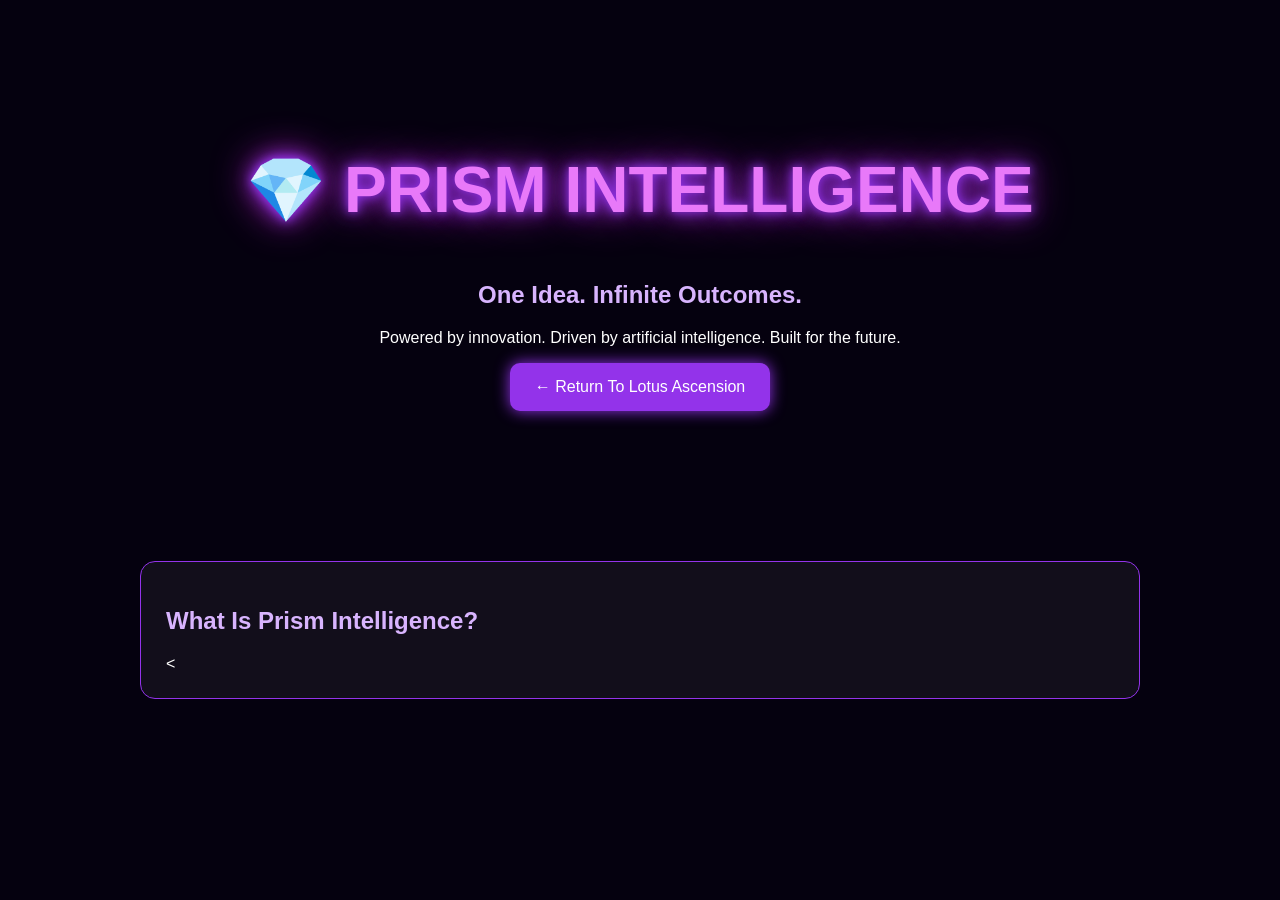
==== prism-intelligence.html @ 631c1319 "Create Prism Intelligence page Added the Prism Intelligence division page including mission, service" ====
<!DOCTYPE html>
<html lang="en">
<head>
<meta charset="UTF-8">
<meta name="viewport" content="width=device-width, initial-scale=1.0">
<title>Prism Intelligence | Lotus Ascension</title>

<style>
body{
    background:#05010F;
    color:white;
    font-family:Arial,sans-serif;
    margin:0;
    padding:0;
}

.hero{
    text-align:center;
    padding:100px 30px;
}

h1{
    color:#E879F9;
    font-size:4rem;
    text-shadow:
      0 0 10px #9333EA,
      0 0 20px #9333EA,
      0 0 40px #C026D3;
}

h2{
    color:#D8B4FE;
}

.section{
    max-width:1000px;
    margin:auto;
    padding:50px 25px;
}

.card{
    border:1px solid #9333EA;
    border-radius:15px;
    padding:25px;
    margin-bottom:25px;
    background:rgba(255,255,255,.05);
}

.button{
    display:inline-block;
    padding:15px 25px;
    background:#9333EA;
    color:white;
    text-decoration:none;
    border-radius:10px;
    box-shadow:0 0 15px #9333EA;
}

ul{
    line-height:2;
}
</style>

</head>
<body>

<section class="hero">

<h1>💎 PRISM INTELLIGENCE</h1>

<h2>One Idea. Infinite Outcomes.</h2>

<p>
Powered by innovation.
Driven by artificial intelligence.
Built for the future.
</p>

<a href="index.html" class="button">
← Return To Lotus Ascension
</a>

</section>

<section class="section">

<div class="card">
<h2>What Is Prism Intelligence?</h2>

<
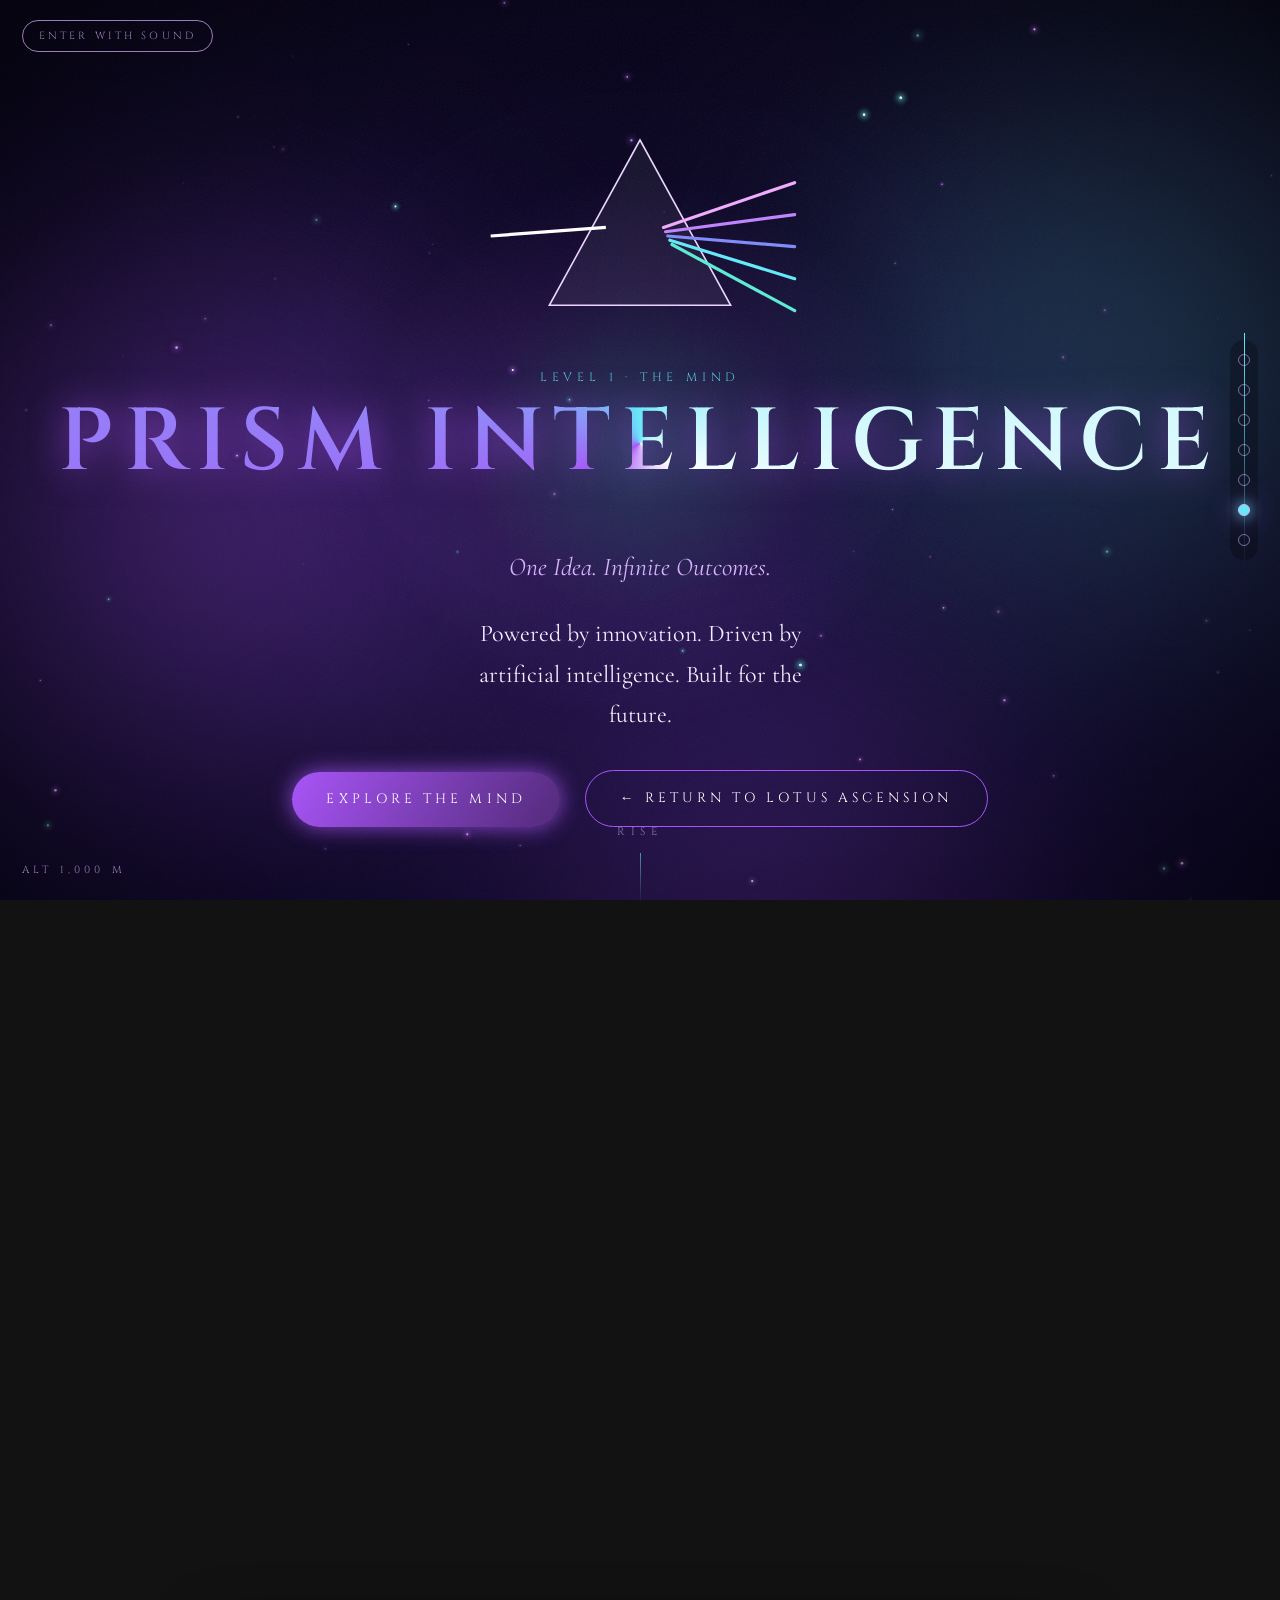
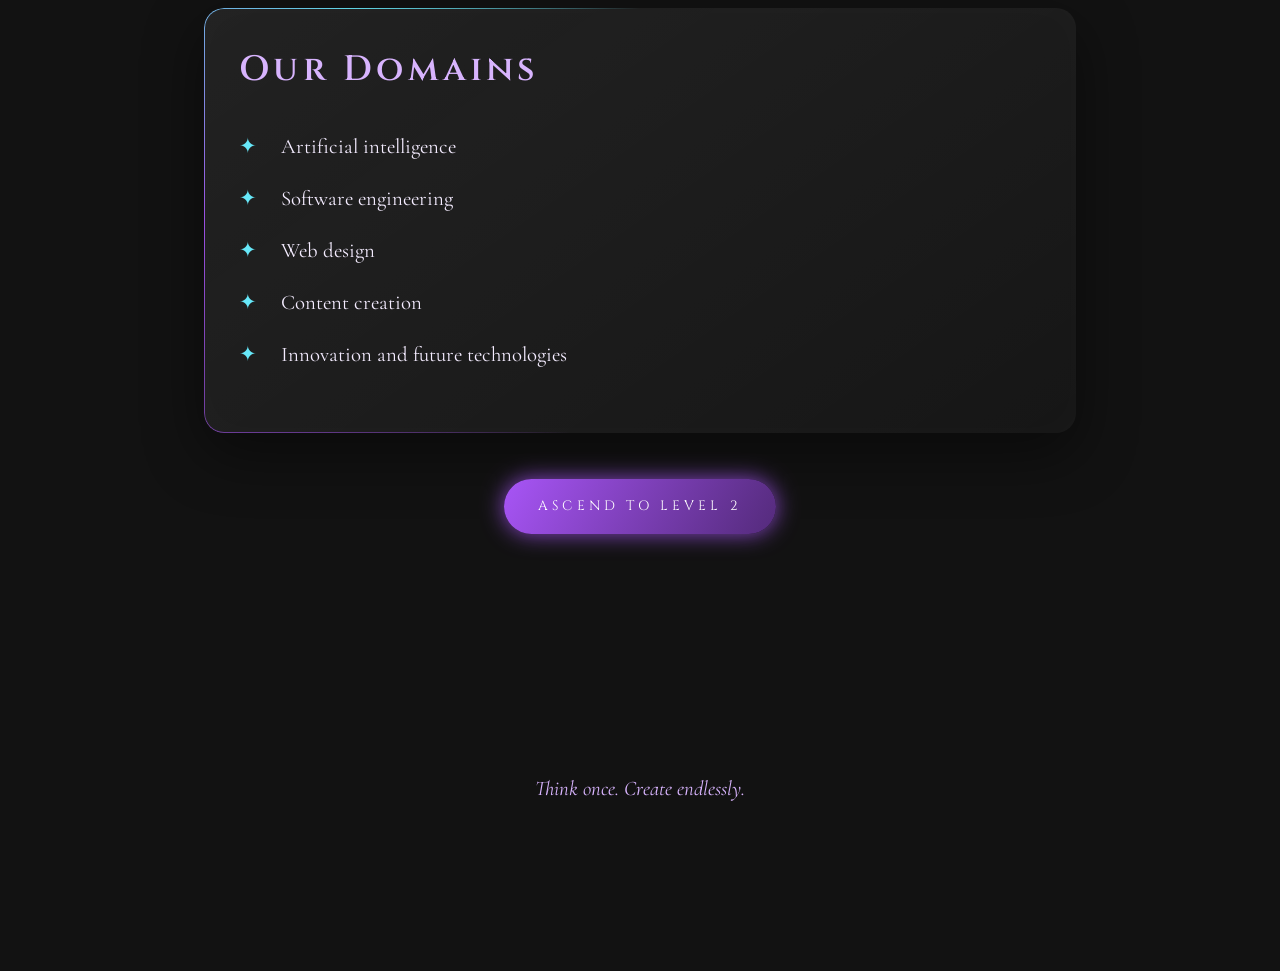
==== commit 9858f01a: "Turn each subject into an animated HTML page with ascent theme Co-authored-by: copilot-swe-agent[bot" ====
--- a/prism-intelligence.html
+++ b/prism-intelligence.html
@@ -4,87 +4,62 @@
 <meta charset="UTF-8">
 <meta name="viewport" content="width=device-width, initial-scale=1.0">
 <title>Prism Intelligence | Lotus Ascension</title>
-
-<style>
-body{
-    background:#05010F;
-    color:white;
-    font-family:Arial,sans-serif;
-    margin:0;
-    padding:0;
-}
-
-.hero{
-    text-align:center;
-    padding:100px 30px;
-}
-
-h1{
-    color:#E879F9;
-    font-size:4rem;
-    text-shadow:
-      0 0 10px #9333EA,
-      0 0 20px #9333EA,
-      0 0 40px #C026D3;
-}
-
-h2{
-    color:#D8B4FE;
-}
-
-.section{
-    max-width:1000px;
-    margin:auto;
-    padding:50px 25px;
-}
-
-.card{
-    border:1px solid #9333EA;
-    border-radius:15px;
-    padding:25px;
-    margin-bottom:25px;
-    background:rgba(255,255,255,.05);
-}
-
-.button{
-    display:inline-block;
-    padding:15px 25px;
-    background:#9333EA;
-    color:white;
-    text-decoration:none;
-    border-radius:10px;
-    box-shadow:0 0 15px #9333EA;
-}
-
-ul{
-    line-height:2;
-}
-</style>
-
+<link rel="preconnect" href="https://fonts.googleapis.com">
+<link rel="preconnect" href="https://fonts.gstatic.com" crossorigin>
+<link href="https://fonts.googleapis.com/css2?family=Cinzel:wght@500;700&family=Cormorant+Garamond:ital,wght@0,400;0,600;1,400&display=swap" rel="stylesheet">
+<link rel="stylesheet" href="style.css">
+<script src="script.js" defer></script>
 </head>
-<body>
+<body data-level="1" data-motes="70">
+<main>
 
 <section class="hero">
-
-<h1>💎 PRISM INTELLIGENCE</h1>
-
-<h2>One Idea. Infinite Outcomes.</h2>
-
-<p>
-Powered by innovation.
-Driven by artificial intelligence.
-Built for the future.
-</p>
-
-<a href="index.html" class="button">
-← Return To Lotus Ascension
-</a>
-
+<svg class="art" viewBox="0 0 300 220" aria-hidden="true">
+  <polygon points="150,30 235,185 65,185" fill="rgba(255,255,255,.06)" stroke="#e9d5ff" stroke-width="1.5"/>
+  <line x1="10" y1="120" x2="118" y2="112" stroke="#fff" stroke-width="3" class="beam" style="animation-direction:normal"/>
+  <g stroke-width="3" fill="none" stroke-linecap="round">
+    <line class="beam" style="animation-delay:.0s" stroke="#f0abfc" x1="172" y1="112" x2="295" y2="70"/>
+    <line class="beam" style="animation-delay:.4s" stroke="#c084fc" x1="174" y1="116" x2="295" y2="100"/>
+    <line class="beam" style="animation-delay:.8s" stroke="#818cf8" x1="176" y1="120" x2="295" y2="130"/>
+    <line class="beam" style="animation-delay:1.2s" stroke="#67e8f9" x1="178" y1="124" x2="295" y2="160"/>
+    <line class="beam" style="animation-delay:1.6s" stroke="#5eead4" x1="180" y1="128" x2="295" y2="190"/>
+  </g>
+</svg>
+<span class="level-no">LEVEL 1 · THE MIND</span>
+<h1 class="shine">Prism Intelligence</h1>
+<p class="subtitle">One Idea. Infinite Outcomes.</p>
+<p class="lead">Powered by innovation. Driven by artificial intelligence. Built for the future.</p>
+<div>
+<a href="#mind" class="button">Explore The Mind</a>
+<a href="index.html" class="button ghost">← Return To Lotus Ascension</a>
+</div>
+<span class="scroll-hint">RISE</span>
 </section>
 
-<section class="section">
+<section id="mind" class="section">
+<div class="card reveal">
+<h2>What Is Prism Intelligence?</h2>
+<p>Prism Intelligence is the mind behind Lotus Ascension. It takes a single beam of thought and bends it into every color it was hiding.</p>
+</div>
+<div class="grid">
+<div class="card reveal"><span class="level-no">I</span><h3>One Idea</h3><p>Every empire begins as a single thought. Ours begins here.</p></div>
+<div class="card reveal"><span class="level-no">II</span><h3>Refraction</h3><p>Artificial intelligence bends it through angles no one has tried.</p></div>
+<div class="card reveal"><span class="level-no">III</span><h3>Infinite Outcomes</h3><p>Each color becomes a path: a product, a project, a possibility.</p></div>
+</div>
+<div class="card reveal" style="margin-top:2.2rem">
+<h2>Our Domains</h2>
+<ul class="glyphs">
+<li>Artificial intelligence</li>
+<li>Software engineering</li>
+<li>Web design</li>
+<li>Content creation</li>
+<li>Innovation and future technologies</li>
+</ul>
+</div>
+<div style="text-align:center"><a href="lotus-labs-x.html" class="button">Ascend To Level 2</a></div>
+</section>
 
-<div class="card">
-<h2>What Is Prism Intelligence?</h2>
-
-<
+</main>
+<footer class="reveal"><p>Think once. Create endlessly.</p></footer>
+</body>
+</html>
--- a/style.css
+++ b/style.css
@@ -0,0 +1,253 @@
+/* ===== Lotus Ascension: shared engine ===== */
+
+/* Typed custom properties let the browser animate gradients and angles */
+@property --angle{syntax:"<angle>";initial-value:0deg;inherits:false}
+@property --glow{syntax:"<number>";initial-value:.5;inherits:true}
+@property --mx{syntax:"<percentage>";initial-value:50%;inherits:true}
+@property --my{syntax:"<percentage>";initial-value:50%;inherits:true}
+
+:root{
+  --bg1:#05010F;--bg2:#0a0220;
+  --accent:#9333EA;--accent2:#E879F9;
+  --ink:#f4ecff;--soft:#d8b4fe;
+  --serif:"Cinzel","Trajan Pro",Georgia,serif;
+  --body:"Cormorant Garamond",Georgia,"Times New Roman",serif;
+}
+body[data-level="1"]{--bg1:#06021a;--bg2:#10063a;--accent:#A855F7;--accent2:#67E8F9}
+body[data-level="2"]{--bg1:#030a1a;--bg2:#0b0a2e;--accent:#8B5CF6;--accent2:#5EEAD4}
+body[data-level="3"]{--bg1:#0a0120;--bg2:#1a0436;--accent:#C026D3;--accent2:#F0ABFC}
+body[data-level="4"]{--bg1:#0b0630;--bg2:#1a0f4d;--accent:#818CF8;--accent2:#C4B5FD}
+body[data-level="5"]{--bg1:#1a0b3d;--bg2:#3b1470;--accent:#F0ABFC;--accent2:#FDE68A;--soft:#f3e8ff}
+body[data-level="6"]{--bg1:#010004;--bg2:#08021a;--accent:#7C3AED;--accent2:#E9D5FF}
+
+*{box-sizing:border-box}
+html{scroll-behavior:smooth;color-scheme:dark}
+body{
+  margin:0;min-height:100vh;color:var(--ink);
+  font-family:var(--body);font-size:1.3rem;line-height:1.7;
+  background:linear-gradient(180deg,var(--bg1),var(--bg2));
+  background-attachment:fixed;overflow-x:hidden;
+}
+::selection{background:var(--accent);color:#fff}
+
+/* ----- the sky: everything behind the content ----- */
+.sky{position:fixed;inset:0;z-index:-1;overflow:hidden;pointer-events:none}
+.aura{position:absolute;width:70vmax;height:70vmax;border-radius:50%;filter:blur(90px);mix-blend-mode:screen;opacity:.45;will-change:transform}
+.a1{background:radial-gradient(circle,var(--accent),transparent 65%);left:-20vmax;top:10vh;animation:drift1 34s ease-in-out infinite alternate}
+.a2{background:radial-gradient(circle,var(--accent2),transparent 65%);right:-25vmax;top:-10vh;opacity:.28;animation:drift2 41s ease-in-out infinite alternate}
+.a3{background:radial-gradient(circle,var(--accent),transparent 60%);left:25vw;bottom:-35vmax;opacity:.35;animation:drift3 47s ease-in-out infinite alternate}
+@keyframes drift1{to{transform:translate(35vw,-18vh) scale(1.25) rotate(40deg)}}
+@keyframes drift2{to{transform:translate(-30vw,30vh) scale(.85) rotate(-30deg)}}
+@keyframes drift3{to{transform:translate(-20vw,-25vh) scale(1.3)}}
+.sky canvas{position:absolute;inset:0;width:100%;height:100%}
+.vignette{position:absolute;inset:0;background:radial-gradient(ellipse at 50% 40%,transparent 35%,rgba(0,0,0,.65))}
+/* film grain from an SVG turbulence filter, no image file needed */
+.grain{position:absolute;inset:-50%;opacity:.07;mix-blend-mode:overlay;
+  background:url("data:image/svg+xml;utf8,<svg xmlns='http://www.w3.org/2000/svg' width='200' height='200'><filter id='n'><feTurbulence type='fractalNoise' baseFrequency='.8' numOctaves='2' stitchTiles='stitch'/></filter><rect width='100%' height='100%' filter='url(%23n)'/></svg>");
+  animation:grain 1.2s steps(6) infinite}
+@keyframes grain{25%{transform:translate(-3%,2%)}50%{transform:translate(2%,-3%)}75%{transform:translate(-2%,-2%)}}
+
+/* cursor spotlight lights up cards and the page itself */
+.spot{position:fixed;inset:0;z-index:0;pointer-events:none;
+  background:radial-gradient(420px circle at var(--cx,50%) var(--cy,50%),color-mix(in srgb,var(--accent2) 14%,transparent),transparent 70%);
+  mix-blend-mode:screen}
+
+/* ----- typography ----- */
+h1,h2,h3{font-family:var(--serif);font-weight:600;letter-spacing:.12em;margin:0 0 .6em}
+h1{font-size:clamp(2.4rem,8vw,5.5rem);line-height:1.1;text-transform:uppercase}
+h2{font-size:clamp(1.4rem,3.2vw,2.2rem);color:var(--soft)}
+h3{font-size:1.2rem;color:var(--accent2)}
+p{margin:0 0 1em}
+a{color:var(--accent2)}
+/* shimmering metallic title: a gradient angle that slowly rotates */
+.shine{
+  background:conic-gradient(from var(--angle) at 50% 50%,var(--accent2),#fff,var(--accent),var(--accent2));
+  -webkit-background-clip:text;background-clip:text;color:transparent;
+  animation:spin 9s linear infinite;
+  filter:drop-shadow(0 0 18px color-mix(in srgb,var(--accent) 70%,transparent));
+}
+@keyframes spin{to{--angle:360deg}}
+.tag{font-family:var(--serif);font-size:.8rem;letter-spacing:.5em;text-transform:uppercase;color:var(--accent2);opacity:.85}
+.subtitle{font-size:1.6rem;font-style:italic;color:var(--soft)}
+
+/* ----- layout ----- */
+main{position:relative;z-index:1}
+.hero{min-height:100vh;display:flex;flex-direction:column;align-items:center;justify-content:center;text-align:center;padding:12vh 24px 10vh;position:relative}
+.hero .art{width:min(320px,70vw);height:auto;margin-bottom:1.5rem;overflow:visible}
+.section{max-width:920px;margin:auto;padding:12vh 24px}
+.scroll-hint{position:absolute;bottom:4vh;font-family:var(--serif);font-size:.7rem;letter-spacing:.5em;color:var(--soft);opacity:.6;animation:bob 3s ease-in-out infinite}
+.scroll-hint::after{content:"";display:block;width:1px;height:50px;margin:12px auto 0;background:linear-gradient(var(--accent2),transparent)}
+@keyframes bob{50%{transform:translateY(10px);opacity:.3}}
+
+/* ----- glass cards with a rotating light border ----- */
+.card{
+  position:relative;padding:2rem 2.2rem;margin:0 0 2.2rem;border-radius:20px;
+  background:linear-gradient(145deg,rgba(255,255,255,.07),rgba(255,255,255,.02));
+  backdrop-filter:blur(14px) saturate(140%);-webkit-backdrop-filter:blur(14px) saturate(140%);
+  transform:perspective(900px) rotateX(var(--rx,0deg)) rotateY(var(--ry,0deg));
+  transition:transform .25s ease-out,box-shadow .4s;
+  box-shadow:0 20px 60px rgba(0,0,0,.45),inset 0 0 40px rgba(255,255,255,.02);
+}
+.card::before{ /* animated gradient border via mask-composite */
+  content:"";position:absolute;inset:0;border-radius:inherit;padding:1px;
+  background:conic-gradient(from var(--angle),transparent 0 55%,var(--accent) 75%,var(--accent2) 85%,transparent 100%);
+  -webkit-mask:linear-gradient(#000 0 0) content-box,linear-gradient(#000 0 0);
+  -webkit-mask-composite:xor;mask-composite:exclude;
+  animation:spin 12s linear infinite;pointer-events:none;opacity:.9}
+.card::after{ /* spotlight that follows the pointer inside the card */
+  content:"";position:absolute;inset:0;border-radius:inherit;pointer-events:none;opacity:0;transition:opacity .4s;
+  background:radial-gradient(260px circle at var(--mx) var(--my),color-mix(in srgb,var(--accent2) 22%,transparent),transparent 70%)}
+.card:hover{box-shadow:0 30px 80px color-mix(in srgb,var(--accent) 35%,transparent)}
+.card:hover::after{opacity:1}
+a.card{display:block;text-decoration:none;color:inherit}
+.card p:last-child{margin-bottom:0}
+
+/* ----- buttons ----- */
+.button{
+  position:relative;display:inline-block;margin:10px;padding:16px 34px;border-radius:999px;
+  font-family:var(--serif);font-size:.85rem;letter-spacing:.3em;text-transform:uppercase;text-decoration:none;color:#fff;cursor:pointer;
+  background:linear-gradient(120deg,var(--accent),color-mix(in srgb,var(--accent) 50%,#000));
+  box-shadow:0 0 calc(10px + 25px*var(--glow)) color-mix(in srgb,var(--accent) 80%,transparent);
+  animation:breathe 5s ease-in-out infinite;overflow:hidden;border:0;list-style:none;
+  transition:transform .3s}
+.button::after{content:"";position:absolute;inset:0;background:linear-gradient(100deg,transparent 30%,rgba(255,255,255,.35) 50%,transparent 70%);transform:translateX(-120%);transition:transform .8s}
+.button:hover{transform:translateY(-3px) scale(1.03)}
+.button:hover::after{transform:translateX(120%)}
+.button.ghost{background:transparent;border:1px solid var(--accent);box-shadow:none}
+@keyframes breathe{50%{--glow:1}}
+summary.button::-webkit-details-marker{display:none}
+
+/* ----- scroll reveal: scroll-driven where supported, JS fallback otherwise ----- */
+.reveal{opacity:0;transform:translateY(40px);filter:blur(6px);transition:opacity 1.4s ease,transform 1.4s cubic-bezier(.2,.7,.2,1),filter 1.4s ease;transition-delay:var(--d,0s)}
+.reveal.in{opacity:1;transform:none;filter:none}
+@supports (animation-timeline:view()){
+  .parallax{animation:lift linear both;animation-timeline:view();animation-range:cover 0% cover 100%}
+  @keyframes lift{from{transform:translateY(60px)}to{transform:translateY(-60px)}}
+}
+
+/* ----- altitude gauge: you can always see how high you are ----- */
+.ascent{position:fixed;right:22px;top:50%;transform:translateY(-50%);z-index:5;display:flex;flex-direction:column-reverse;gap:18px;padding:14px 8px;
+  border-radius:999px;background:rgba(0,0,0,.25);backdrop-filter:blur(8px)}
+.ascent a{position:relative;width:12px;height:12px;border-radius:50%;border:1px solid var(--soft);opacity:.55;transition:.4s}
+.ascent a:hover{opacity:1;transform:scale(1.4);background:var(--accent2)}
+.ascent a[aria-current]{opacity:1;background:var(--accent2);box-shadow:0 0 14px var(--accent2),0 0 30px var(--accent)}
+.ascent a::before{content:attr(data-label);position:absolute;right:26px;top:50%;transform:translateY(-50%);white-space:nowrap;font-family:var(--serif);font-size:.65rem;letter-spacing:.25em;text-transform:uppercase;color:var(--ink);opacity:0;pointer-events:none;transition:.3s}
+.ascent a:hover::before{opacity:1}
+.ascent i{position:absolute;left:50%;top:-7px;bottom:-7px;width:1px;background:linear-gradient(var(--accent2),transparent);z-index:-1}
+.altitude{position:fixed;left:22px;bottom:20px;z-index:5;font-family:var(--serif);font-size:.65rem;letter-spacing:.4em;color:var(--soft);opacity:.7}
+
+/* sound toggle (audio never starts without a click) */
+.sound{position:fixed;left:22px;top:20px;z-index:5;background:none;border:1px solid var(--soft);color:var(--soft);border-radius:999px;padding:8px 16px;font-family:var(--serif);font-size:.65rem;letter-spacing:.3em;cursor:pointer;opacity:.7}
+.sound:hover,.sound[aria-pressed="true"]{opacity:1;border-color:var(--accent2);color:var(--accent2);box-shadow:0 0 16px var(--accent)}
+
+/* ----- footers and misc ----- */
+footer{text-align:center;padding:12vh 24px 16vh;color:var(--soft);font-style:italic;position:relative;z-index:1}
+.price{font-family:var(--serif);font-size:clamp(3rem,10vw,6rem);margin:.2em 0}
+ul.glyphs{list-style:none;padding:0}
+ul.glyphs li{padding:.4em 0 .4em 2em;position:relative}
+ul.glyphs li::before{content:"✦";position:absolute;left:0;color:var(--accent2);animation:twinkle 3s ease-in-out infinite}
+ul.glyphs li:nth-child(2n)::before{animation-delay:-1s}
+@keyframes twinkle{50%{opacity:.25;transform:scale(.7)}}
+textarea{width:100%;min-height:110px;margin-top:1rem;padding:14px 16px;resize:vertical;border-radius:14px;color:var(--ink);font:inherit;
+  background:rgba(0,0,0,.35);border:1px solid color-mix(in srgb,var(--accent) 60%,transparent)}
+textarea:focus{outline:none;box-shadow:0 0 0 2px var(--accent2),0 0 30px var(--accent)}
+details[open] .answer{animation:fade 1.5s both}
+@keyframes fade{from{opacity:0;transform:translateY(10px)}}
+.saved{font-size:.8rem;letter-spacing:.2em;color:var(--accent2);opacity:0;transition:opacity .6s}
+.saved.on{opacity:1}
+/* handwritten-feeling reveal: words fade in one after another */
+.words span{opacity:0;display:inline-block;transition:opacity 1.2s,transform 1.2s,filter 1.2s;transform:translateY(8px);filter:blur(4px);margin-right:.28em}
+.words.in span{opacity:1;transform:none;filter:none}
+
+/* ----- signature art animations ----- */
+.art *{transform-box:fill-box;transform-origin:center}
+.beam{stroke-dasharray:200;animation:beam 5s ease-in-out infinite alternate}
+@keyframes beam{from{stroke-dashoffset:200;opacity:.2}to{stroke-dashoffset:0;opacity:1}}
+.flow{stroke-dasharray:6 14;animation:flow 2.2s linear infinite}
+@keyframes flow{to{stroke-dashoffset:-40}}
+.node{animation:pulse 2.8s ease-in-out infinite}
+@keyframes pulse{50%{transform:scale(1.8);opacity:.4}}
+.orbit{animation:rot 24s linear infinite}
+.orbit.r2{animation-duration:38s;animation-direction:reverse}
+.orbit.r3{animation-duration:55s}
+@keyframes rot{to{transform:rotate(360deg)}}
+.halo{animation:halo 8s ease-in-out infinite}
+@keyframes halo{50%{transform:scale(1.15);opacity:.5}}
+.bubble{animation:bubble 6s ease-in infinite;opacity:0}
+@keyframes bubble{0%{transform:translateY(0);opacity:0}15%{opacity:.9}100%{transform:translateY(-120px) scale(.4);opacity:0}}
+.eclipse{animation:eclipse 30s ease-in-out infinite alternate}
+@keyframes eclipse{to{transform:translateX(18px)}}
+/* heat-shimmer on Aether: an SVG turbulence filter is applied to the art */
+.shimmer{filter:url(#heat)}
+/* lab scan line */
+.scan::after{content:"";position:absolute;left:0;right:0;height:2px;background:linear-gradient(90deg,transparent,var(--accent2),transparent);top:0;animation:scan 6s linear infinite;opacity:.6}
+@keyframes scan{to{top:100%}}
+/* quantum: reality cards flicker between states */
+.flicker{animation:flicker 7s steps(1) infinite}
+@keyframes flicker{0%,92%,96%{opacity:1}94%{opacity:.35;transform:translateX(3px)}98%{opacity:.6;transform:translateX(-2px)}}
+/* violet: the transmission glitches very gently */
+.signal{animation:signal 9s steps(1) infinite}
+@keyframes signal{0%,90%,100%{text-shadow:0 0 20px var(--accent)}91%{text-shadow:-3px 0 var(--accent2),3px 0 var(--accent)}93%{text-shadow:3px 0 var(--accent2),-3px 0 var(--accent)}95%{text-shadow:0 0 20px var(--accent)}}
+
+@media(max-width:700px){.ascent,.altitude{display:none}body{font-size:1.15rem}.card{padding:1.5rem}}
+@media(prefers-reduced-motion:reduce){
+  *,*::before,*::after{animation-duration:.01ms!important;animation-iteration-count:1!important;transition-duration:.01ms!important}
+  .reveal,.words span{opacity:1;transform:none;filter:none}
+}
+
+/* lotus bloom on the home page */
+.art .petal{transform-origin:50% 100%;animation:bloom 5s cubic-bezier(.2,.7,.2,1) both,sway 9s ease-in-out 5s infinite alternate}
+@keyframes bloom{from{transform:scale(.05);opacity:0}}
+@keyframes sway{to{transform:scale(1.05) rotate(2deg)}}
+.level-no{font-family:var(--serif);font-size:.75rem;letter-spacing:.4em;color:var(--accent2);opacity:.8;margin-bottom:.5rem;display:block}
+.grid{display:grid;grid-template-columns:repeat(auto-fit,minmax(250px,1fr));gap:1.6rem}
+.grid .card{margin:0}
+.lead{font-size:1.5rem;max-width:34ch;margin-inline:auto}
+
+/* ----- cursor glow: soft halo that trails the pointer, with a bright core ----- */
+.spot{background:radial-gradient(380px circle at var(--cx,50%) var(--cy,50%),color-mix(in srgb,var(--accent2) 20%,transparent),color-mix(in srgb,var(--accent) 8%,transparent) 45%,transparent 72%)}
+.core{position:fixed;left:0;top:0;width:14px;height:14px;margin:-7px 0 0 -7px;border-radius:50%;z-index:60;pointer-events:none;
+  background:radial-gradient(circle,#fff,var(--accent2) 45%,transparent 70%);box-shadow:0 0 24px 8px color-mix(in srgb,var(--accent) 70%,transparent);
+  mix-blend-mode:screen;transition:width .3s,height .3s,margin .3s,opacity .3s;opacity:0}
+.core.on{opacity:1}
+.core.big{width:46px;height:46px;margin:-23px 0 0 -23px}
+@media(pointer:coarse){.core,.spot{display:none}}
+
+/* ----- the mist: rises to swallow the page, then lifts away on the next one ----- */
+.mist{position:fixed;inset:-20vh -10vw;z-index:100;pointer-events:none;transform:translateY(120%);opacity:0;
+  transition:transform 1.3s cubic-bezier(.55,0,.25,1),opacity .9s ease}
+.mist i{position:absolute;inset:0;filter:blur(40px);
+  background:
+   radial-gradient(40vmax 28vmax at 15% 70%,rgba(168,85,247,.95),transparent 70%),
+   radial-gradient(46vmax 30vmax at 55% 55%,rgba(126,34,206,.98),transparent 72%),
+   radial-gradient(38vmax 26vmax at 90% 75%,rgba(217,70,239,.85),transparent 70%),
+   radial-gradient(60vmax 40vmax at 50% 110%,rgba(88,28,135,1),transparent 70%),
+   linear-gradient(180deg,rgba(76,29,149,.9),rgba(46,16,101,.96))}
+.mist i:nth-child(2){animation:mistA 7s ease-in-out infinite alternate;opacity:.8;mix-blend-mode:screen}
+.mist i:nth-child(3){animation:mistB 9s ease-in-out infinite alternate;opacity:.6;transform:scaleX(-1)}
+@keyframes mistA{to{transform:translate(6vw,-8vh) scale(1.15)}}
+@keyframes mistB{to{transform:scaleX(-1) translate(5vw,-10vh) scale(1.2)}}
+.mist::after{content:"";position:absolute;inset:0;background:radial-gradient(circle at 50% 50%,rgba(255,255,255,.35),transparent 45%);opacity:0;transition:opacity .9s}
+.mist.cover{transform:translateY(0);opacity:1}
+.mist.cover::after{opacity:1}
+.mist.instant{transition:none}
+.mist.lift{transform:translateY(-130%);opacity:0;transition:transform 2.2s cubic-bezier(.3,.6,.2,1),opacity 2.2s ease}
+/* the page itself warps as you leave and settles as you arrive */
+body.leaving main,body.leaving .sky{transition:transform 1.3s ease-in,filter 1.3s ease-in;transform:translateY(-4vh) scale(1.03);filter:blur(6px) brightness(1.3) hue-rotate(15deg)}
+body.arriving main{animation:land 2.4s cubic-bezier(.2,.7,.2,1) both}
+@keyframes land{from{transform:translateY(5vh) scale(.98);filter:blur(10px)}}
+
+/* ----- the pyramid: five tiers (levels) and a floating capstone (Project Violet) ----- */
+.pyramid{width:min(560px,100%);height:auto;overflow:visible;display:block;margin:1.5rem auto 0;filter:drop-shadow(0 0 28px color-mix(in srgb,var(--accent) 70%,transparent))}
+.pyramid .tier polygon,.pyramid polygon.tier{fill:url(#tier);stroke:var(--accent2);stroke-width:1.2;stroke-linejoin:round;transition:fill .4s,filter .4s,transform .5s cubic-bezier(.2,.7,.2,1);cursor:pointer;transform-box:fill-box;transform-origin:center}
+.pyramid .tier:hover polygon,.pyramid .tier:focus-visible polygon{fill:var(--accent2);fill-opacity:.55;filter:drop-shadow(0 0 14px var(--accent2));transform:translateY(-4px)}
+.pyramid .cap polygon{fill:#fff;fill-opacity:.12;stroke:#fff;stroke-width:1.4;stroke-linejoin:round;animation:capfloat 6s ease-in-out infinite;filter:drop-shadow(0 0 12px #fff)}
+.pyramid .cap circle{fill:#fff;animation:capfloat 6s ease-in-out infinite,pulse 3s ease-in-out infinite;transform-box:fill-box;transform-origin:center}
+.pyramid a.cap{cursor:pointer}
+.pyramid .ray{animation:rayglow 5s ease-in-out infinite alternate}
+@keyframes capfloat{50%{transform:translateY(-7px)}}
+@keyframes rayglow{from{opacity:.25}to{opacity:.8}}
+.pyramid .lbl text{font-family:var(--serif);font-size:9.5px;letter-spacing:.25em;fill:var(--soft);opacity:.85}
+.pyramid .lbl .v{fill:#fff}
+.pyramid.mini{width:140px;margin:0 auto 1rem}
+@media(max-width:700px){.pyramid .lbl text{font-size:12px}}
